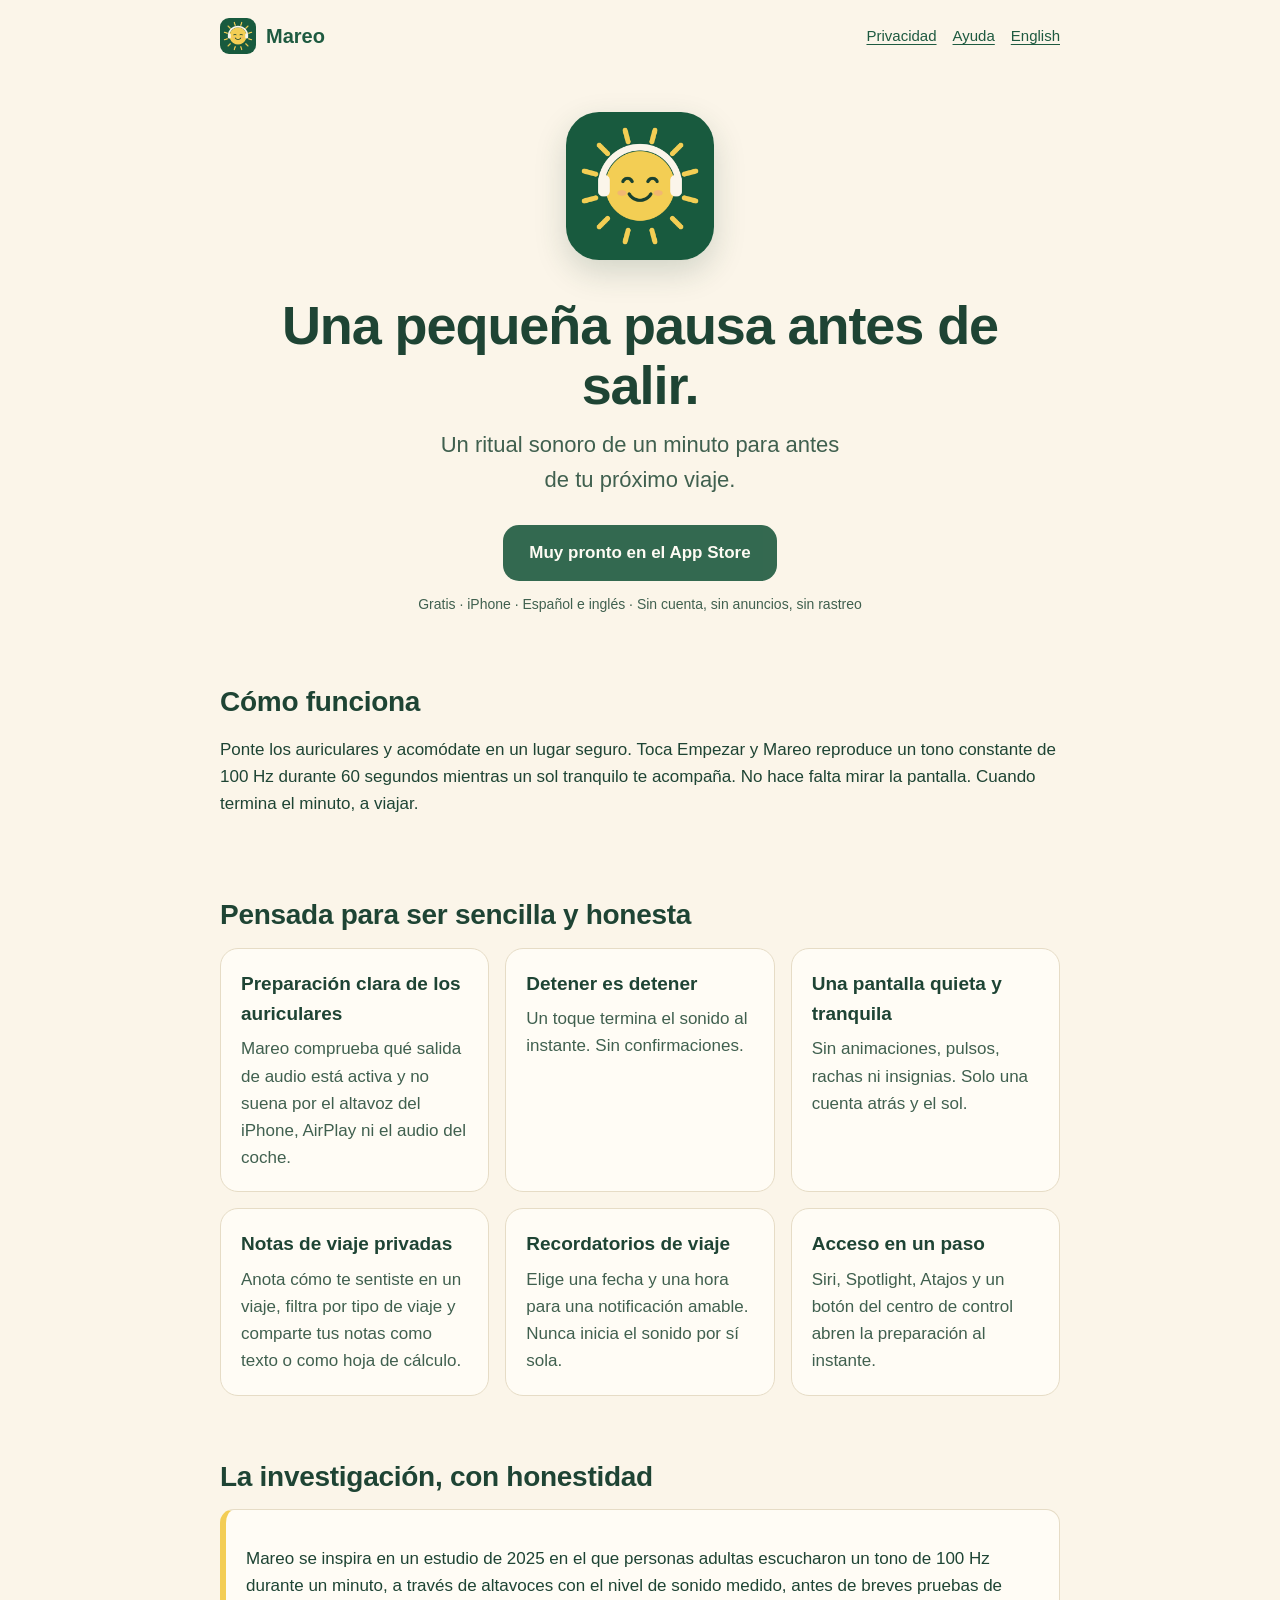
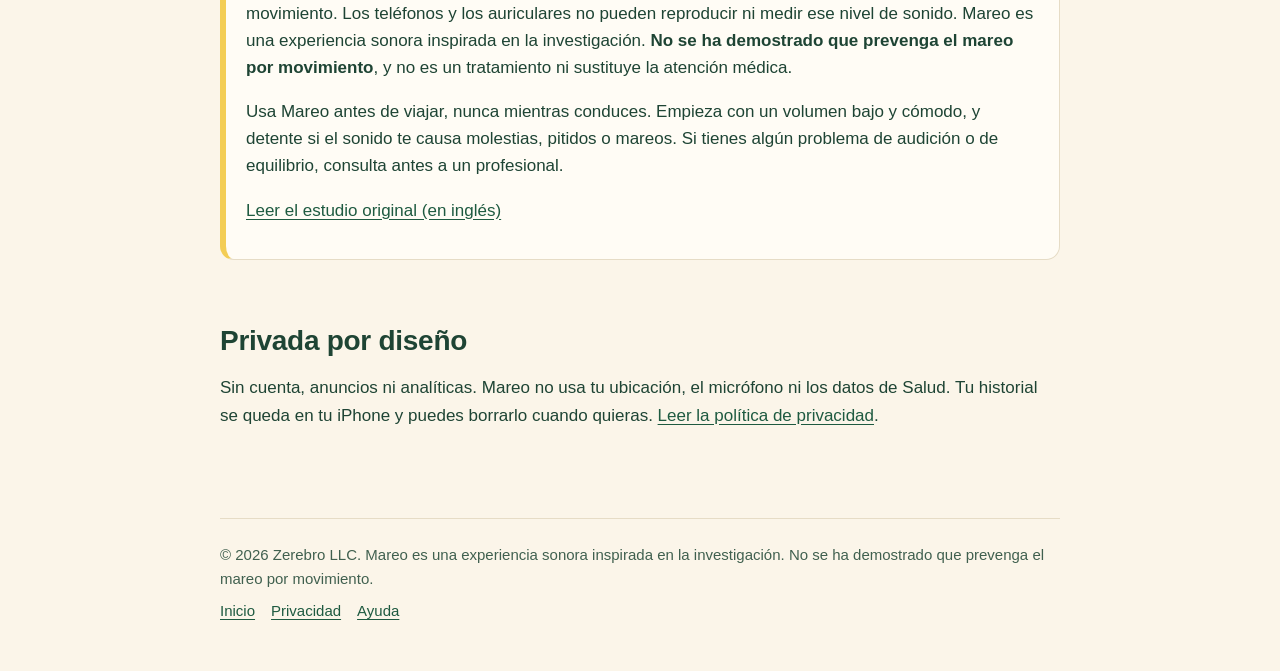
==== es/index.html @ 071a79f1 "Mareo website: landing, privacy policy, and support (EN/ES) Co-Authored-By: Claude Opus 5.5 <noreply" ====
<!doctype html>
<html lang="es">
<head>
<meta charset="utf-8">
<meta name="viewport" content="width=device-width, initial-scale=1">
<title>Mareo: una pequeña pausa antes de salir</title>
<meta name="description" content="Un ritual sonoro de un minuto con un tono de 100 Hz para antes de viajar. Gratis, sin conexión, privado, en español e inglés.">
<link rel="icon" href="../assets/favicon.png">
<link rel="apple-touch-icon" href="../assets/apple-touch-icon.png">
<link rel="stylesheet" href="../assets/style.css">
<link rel="alternate" hreflang="en" href="../">
</head>
<body>
<a class="skip" href="#main">Ir al contenido</a>
<div class="wrap">
<header class="site">
  <a class="brand" href="../es/"><img src="../assets/icon-512.png" alt="">Mareo</a>
  <nav aria-label="Main">
    <a href="../es/privacy/">Privacidad</a>
    <a href="../es/support/">Ayuda</a>
    <a href="../" hreflang="en" lang="en">English</a>
  </nav>
</header>
<main id="main">
<section class="hero">
  <img src="../assets/icon-512.png" alt="">
  <h1>Una pequeña pausa antes de salir.</h1>
  <p class="lede">Un ritual sonoro de un minuto para antes de tu próximo viaje.</p>
  <!-- Replace with Apple's official "Download on the App Store" badge and the app's link after release. -->
  <span class="badge soon">Muy pronto en el App Store</span>
  <p class="fine">Gratis · iPhone · Español e inglés · Sin cuenta, sin anuncios, sin rastreo</p>
</section>
<section>
  <h2>Cómo funciona</h2>
  <p>Ponte los auriculares y acomódate en un lugar seguro. Toca Empezar y Mareo reproduce un tono constante de 100 Hz durante 60 segundos mientras un sol tranquilo te acompaña. No hace falta mirar la pantalla. Cuando termina el minuto, a viajar.</p>
</section>
<section>
  <h2>Pensada para ser sencilla y honesta</h2>
  <div class="grid">
    <div class="card"><h3>Preparación clara de los auriculares</h3><p>Mareo comprueba qué salida de audio está activa y no suena por el altavoz del iPhone, AirPlay ni el audio del coche.</p></div>
    <div class="card"><h3>Detener es detener</h3><p>Un toque termina el sonido al instante. Sin confirmaciones.</p></div>
    <div class="card"><h3>Una pantalla quieta y tranquila</h3><p>Sin animaciones, pulsos, rachas ni insignias. Solo una cuenta atrás y el sol.</p></div>
    <div class="card"><h3>Notas de viaje privadas</h3><p>Anota cómo te sentiste en un viaje, filtra por tipo de viaje y comparte tus notas como texto o como hoja de cálculo.</p></div>
    <div class="card"><h3>Recordatorios de viaje</h3><p>Elige una fecha y una hora para una notificación amable. Nunca inicia el sonido por sí sola.</p></div>
    <div class="card"><h3>Acceso en un paso</h3><p>Siri, Spotlight, Atajos y un botón del centro de control abren la preparación al instante.</p></div>
  </div>
</section>
<section>
  <h2>La investigación, con honestidad</h2>
  <div class="note">
    <p>Mareo se inspira en un estudio de 2025 en el que personas adultas escucharon un tono de 100 Hz durante un minuto, a través de altavoces con el nivel de sonido medido, antes de breves pruebas de movimiento. Los teléfonos y los auriculares no pueden reproducir ni medir ese nivel de sonido. Mareo es una experiencia sonora inspirada en la investigación. <strong>No se ha demostrado que prevenga el mareo por movimiento</strong>, y no es un tratamiento ni sustituye la atención médica.</p>
    <p>Usa Mareo antes de viajar, nunca mientras conduces. Empieza con un volumen bajo y cómodo, y detente si el sonido te causa molestias, pitidos o mareos. Si tienes algún problema de audición o de equilibrio, consulta antes a un profesional.</p>
    <p><a href="https://www.jstage.jst.go.jp/article/ehpm/30/0/30_24-00247/_html/-char/en" rel="noopener">Leer el estudio original (en inglés)</a></p>
  </div>
</section>
<section>
  <h2>Privada por diseño</h2>
  <p>Sin cuenta, anuncios ni analíticas. Mareo no usa tu ubicación, el micrófono ni los datos de Salud. Tu historial se queda en tu iPhone y puedes borrarlo cuando quieras. <a href="privacy/">Leer la política de privacidad</a>.</p>
</section>
</main>
<footer class="site">
  <span>© 2026 Zerebro LLC. Mareo es una experiencia sonora inspirada en la investigación. No se ha demostrado que prevenga el mareo por movimiento.</span>
  <nav aria-label="Footer">
    <a href="../es/">Inicio</a>
    <a href="../es/privacy/">Privacidad</a>
    <a href="../es/support/">Ayuda</a>
  </nav>
</footer>
</div>
</body>
</html>
---- assets/style.css ----
:root {
  --bg: #fbf5e9;
  --surface: #fffcf5;
  --ink: #1e4434;
  --muted: #40604f;
  --primary: #1e5a40;
  --on-primary: #fffcf5;
  --butter: #f3cd55;
  --outline: #e6dcc6;
  color-scheme: light dark;
}

@media (prefers-color-scheme: dark) {
  :root {
    --bg: #16201b;
    --surface: #1f2b25;
    --ink: #e4f0e7;
    --muted: #b5cbbc;
    --primary: #a9d8b8;
    --on-primary: #0f1d16;
    --butter: #e8bf45;
    --outline: #34443b;
  }
}

* { box-sizing: border-box; }

html { -webkit-text-size-adjust: 100%; }

body {
  margin: 0;
  background: var(--bg);
  color: var(--ink);
  font: 17px/1.6 -apple-system, BlinkMacSystemFont, "SF Pro Text", "Segoe UI", Roboto, Helvetica, Arial, sans-serif;
}

a { color: var(--primary); text-underline-offset: 3px; }
a:focus-visible, button:focus-visible { outline: 3px solid var(--butter); outline-offset: 3px; border-radius: 6px; }

.wrap { max-width: 880px; margin: 0 auto; padding: 0 20px; }

header.site {
  display: flex; align-items: center; justify-content: space-between; gap: 12px;
  padding: 18px 0;
}
header.site .brand { display: flex; align-items: center; gap: 10px; font-weight: 700; font-size: 20px; color: var(--primary); text-decoration: none; }
header.site .brand img { width: 36px; height: 36px; border-radius: 9px; }
header.site nav { display: flex; gap: 16px; font-size: 15px; flex-wrap: wrap; justify-content: flex-end; }

.hero { text-align: center; padding: 40px 0 24px; }
.hero img { width: 148px; height: 148px; border-radius: 33px; box-shadow: 0 12px 32px rgba(30, 68, 52, 0.18); }
.hero h1 { font-size: clamp(34px, 7vw, 54px); line-height: 1.1; margin: 28px 0 12px; letter-spacing: -0.02em; }
.hero p.lede { font-size: clamp(19px, 3vw, 22px); color: var(--muted); max-width: 34ch; margin: 0 auto; }

.badge {
  display: inline-block; margin-top: 28px; padding: 14px 26px; border-radius: 16px;
  background: var(--primary); color: var(--on-primary); font-weight: 600; text-decoration: none;
}
.badge.soon { opacity: 0.9; }
.fine { font-size: 14px; color: var(--muted); margin-top: 12px; }

section { padding: 32px 0; }
h2 { font-size: 28px; line-height: 1.2; margin: 0 0 16px; letter-spacing: -0.01em; }
h3 { font-size: 19px; margin: 0 0 6px; }

.grid { display: grid; grid-template-columns: repeat(auto-fit, minmax(240px, 1fr)); gap: 16px; }
.card {
  background: var(--surface); border: 1px solid var(--outline); border-radius: 18px; padding: 20px;
}
.card p { margin: 0; color: var(--muted); }

.note {
  background: var(--surface); border: 1px solid var(--outline); border-left: 6px solid var(--butter);
  border-radius: 14px; padding: 18px 20px;
}

article h2 { margin-top: 36px; }
article h1 { font-size: clamp(30px, 6vw, 42px); line-height: 1.15; margin: 24px 0 8px; }
article .updated { color: var(--muted); margin-top: 0; }
article ul { padding-left: 22px; }
article li { margin: 6px 0; }

details { background: var(--surface); border: 1px solid var(--outline); border-radius: 14px; padding: 14px 18px; margin: 10px 0; }
summary { font-weight: 600; cursor: pointer; }
details p { margin: 10px 0 0; color: var(--muted); }

footer.site {
  border-top: 1px solid var(--outline); margin-top: 40px; padding: 24px 0 48px;
  font-size: 15px; color: var(--muted); display: flex; flex-wrap: wrap; gap: 8px 20px; justify-content: space-between;
}
footer.site nav { display: flex; gap: 16px; flex-wrap: wrap; }

@media (prefers-reduced-motion: no-preference) {
  .badge { transition: transform 0.15s ease; }
  .badge:hover { transform: translateY(-1px); }
}

.skip { position: absolute; left: -9999px; top: 8px; background: var(--surface); padding: 8px 12px; border-radius: 8px; }
.skip:focus { left: 12px; }
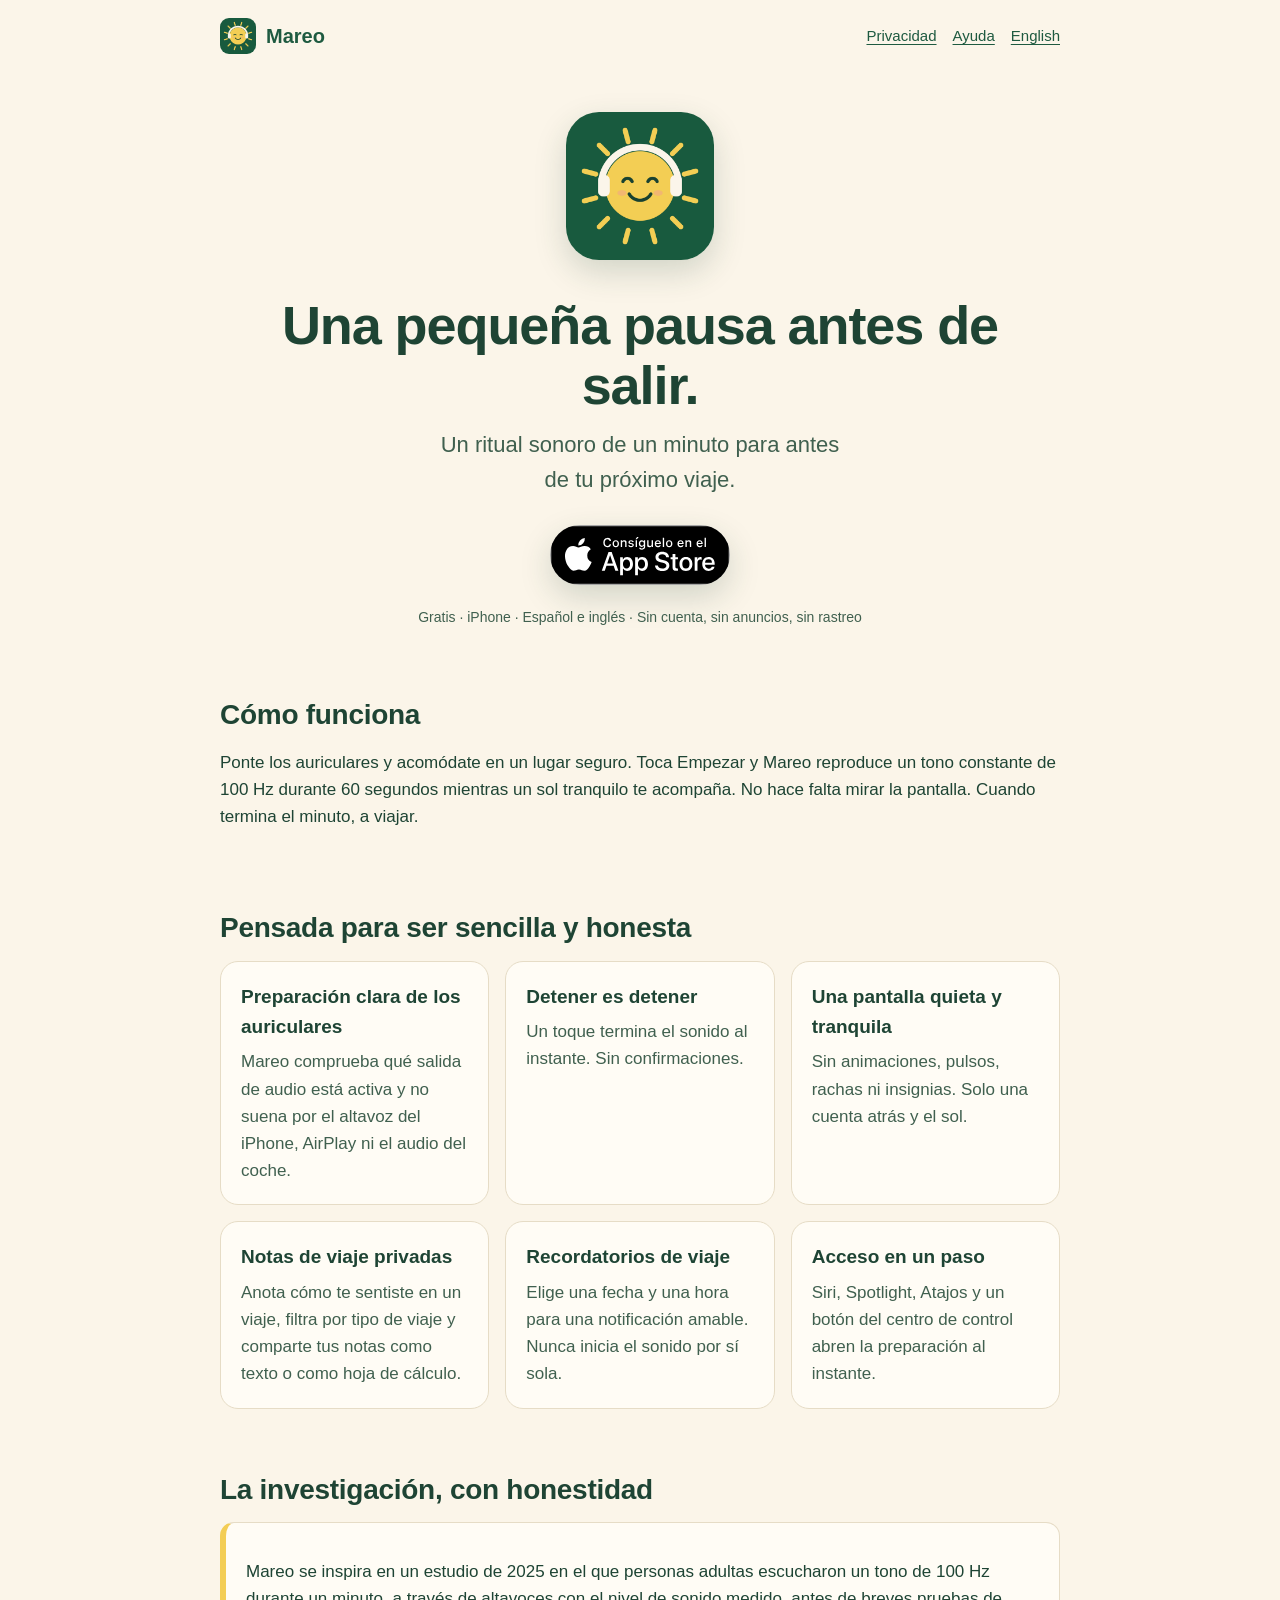
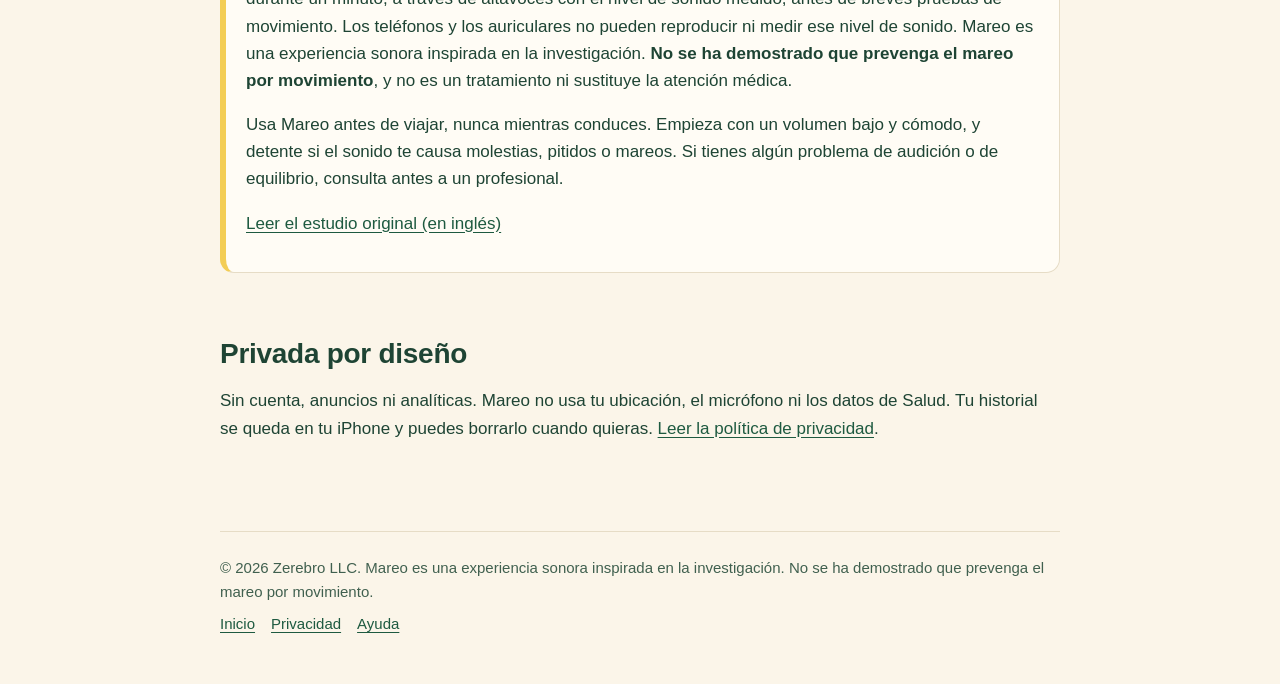
==== commit c69f67bb: "Replace 'Coming soon' with the App Store badge (EN/ES) Apple's official badges, self-hosted so the s" ====
--- a/es/index.html
+++ b/es/index.html
@@ -26,8 +26,7 @@
   <img src="../assets/icon-512.png" alt="">
   <h1>Una pequeña pausa antes de salir.</h1>
   <p class="lede">Un ritual sonoro de un minuto para antes de tu próximo viaje.</p>
-  <!-- Replace with Apple's official "Download on the App Store" badge and the app's link after release. -->
-  <span class="badge soon">Muy pronto en el App Store</span>
+  <a class="store-badge" href="https://apps.apple.com/app/id6824806565"><img src="../assets/app-store-badge-es.svg" alt="Consíguelo en el App Store" width="180" height="60"></a>
   <p class="fine">Gratis · iPhone · Español e inglés · Sin cuenta, sin anuncios, sin rastreo</p>
 </section>
 <section>
--- a/assets/style.css
+++ b/assets/style.css
@@ -57,6 +57,9 @@
   background: var(--primary); color: var(--on-primary); font-weight: 600; text-decoration: none;
 }
 .badge.soon { opacity: 0.9; }
+/* Apple's official badge, self-hosted. Keep it at least 40px tall with clear space around it. */
+.store-badge { display: inline-block; margin-top: 28px; border-radius: 12px; line-height: 0; }
+.store-badge img { height: 60px; width: auto; }
 .fine { font-size: 14px; color: var(--muted); margin-top: 12px; }
 
 section { padding: 32px 0; }
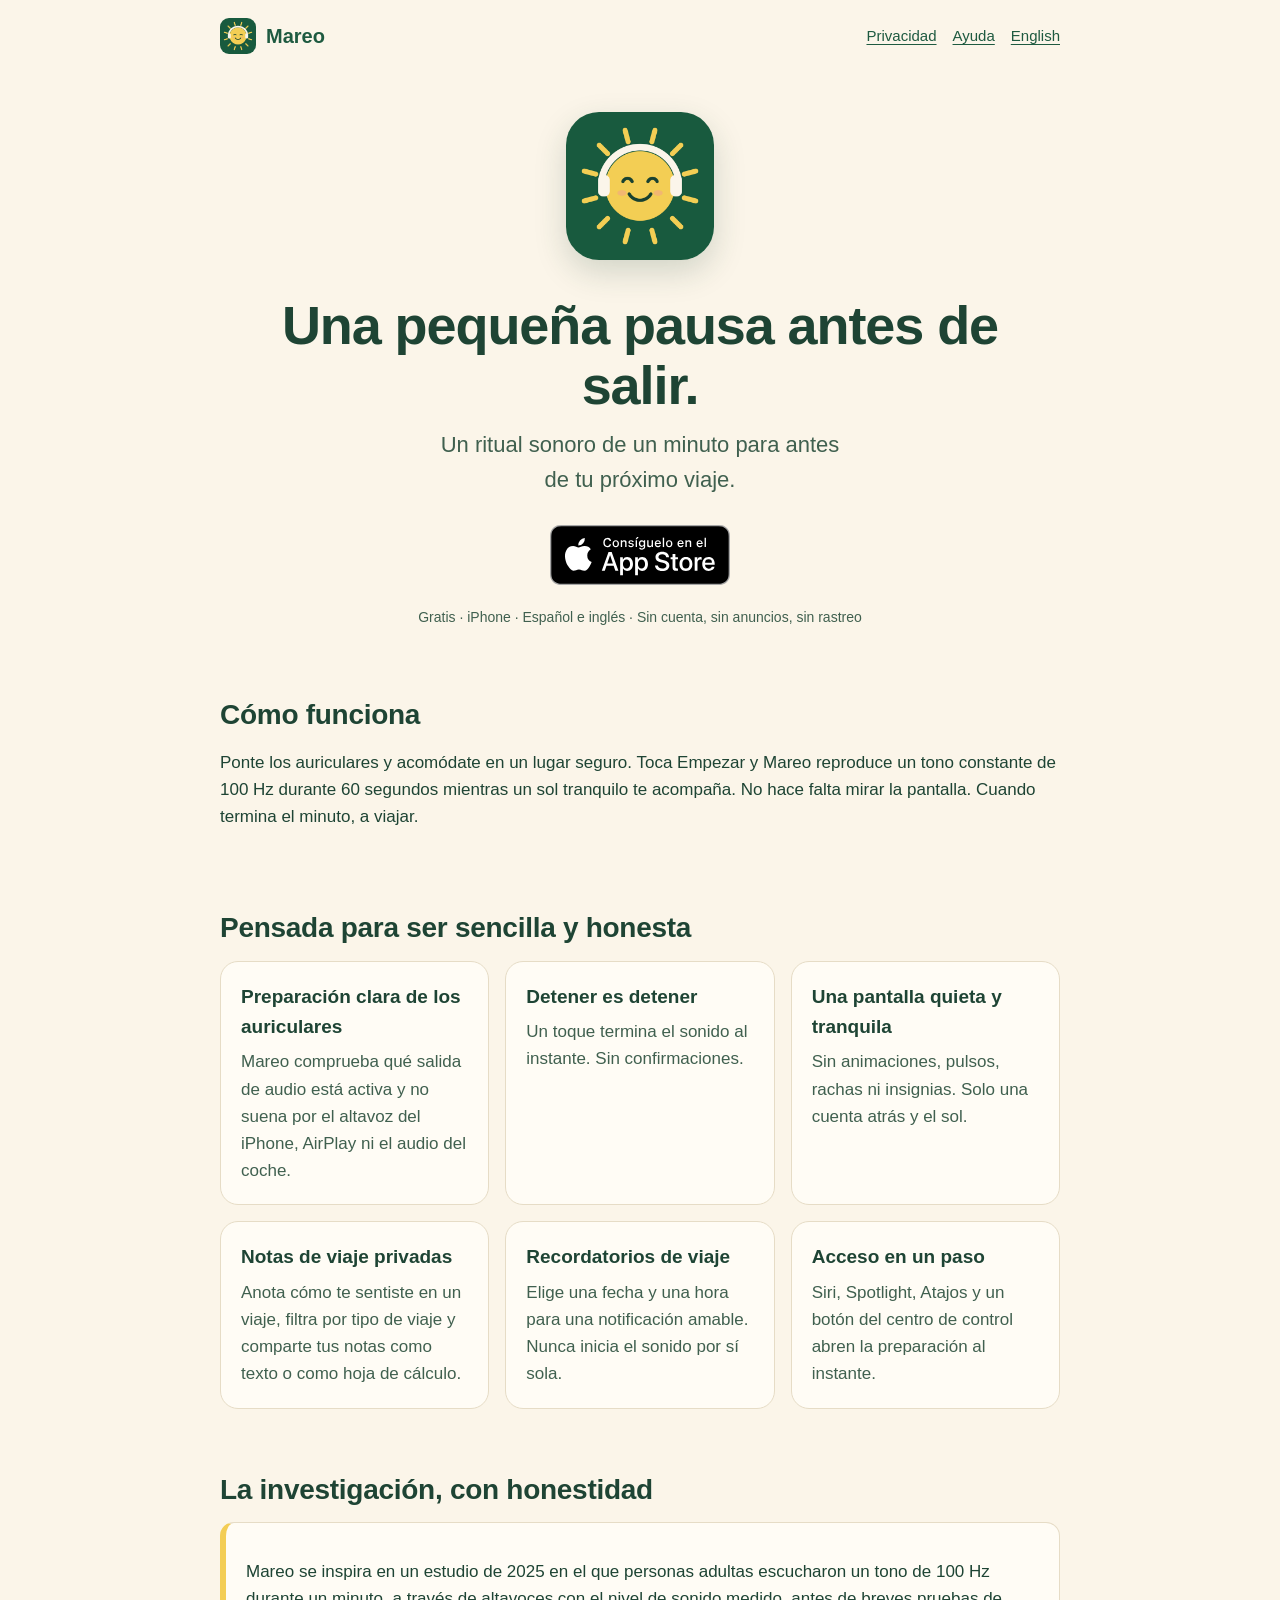
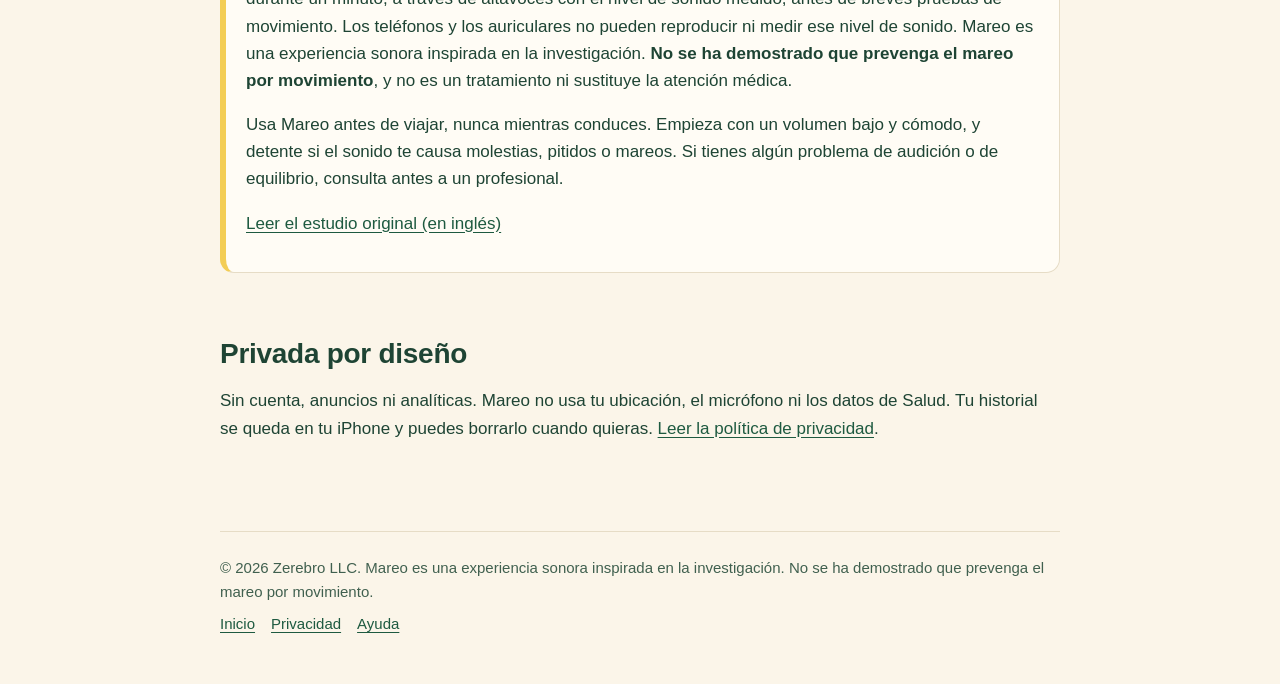
==== commit 668b97ba: "Fix the App Store badge shape The app icon rule (.hero img) also matched the badge inside the hero, " ====
--- a/es/index.html
+++ b/es/index.html
@@ -7,7 +7,7 @@
 <meta name="description" content="Un ritual sonoro de un minuto con un tono de 100 Hz para antes de viajar. Gratis, sin conexión, privado, en español e inglés.">
 <link rel="icon" href="../assets/favicon.png">
 <link rel="apple-touch-icon" href="../assets/apple-touch-icon.png">
-<link rel="stylesheet" href="../assets/style.css">
+<link rel="stylesheet" href="../assets/style.css?v=2">
 <link rel="alternate" hreflang="en" href="../">
 </head>
 <body>
--- a/assets/style.css
+++ b/assets/style.css
@@ -48,7 +48,8 @@
 header.site nav { display: flex; gap: 16px; font-size: 15px; flex-wrap: wrap; justify-content: flex-end; }
 
 .hero { text-align: center; padding: 40px 0 24px; }
-.hero img { width: 148px; height: 148px; border-radius: 33px; box-shadow: 0 12px 32px rgba(30, 68, 52, 0.18); }
+/* Only the app icon: the App Store badge also sits in .hero and must keep Apple's own shape. */
+.hero > img { width: 148px; height: 148px; border-radius: 33px; box-shadow: 0 12px 32px rgba(30, 68, 52, 0.18); }
 .hero h1 { font-size: clamp(34px, 7vw, 54px); line-height: 1.1; margin: 28px 0 12px; letter-spacing: -0.02em; }
 .hero p.lede { font-size: clamp(19px, 3vw, 22px); color: var(--muted); max-width: 34ch; margin: 0 auto; }
 
@@ -58,8 +59,8 @@
 }
 .badge.soon { opacity: 0.9; }
 /* Apple's official badge, self-hosted. Keep it at least 40px tall with clear space around it. */
-.store-badge { display: inline-block; margin-top: 28px; border-radius: 12px; line-height: 0; }
-.store-badge img { height: 60px; width: auto; }
+.store-badge { display: inline-block; margin-top: 28px; line-height: 0; }
+.store-badge img { display: block; height: 60px; width: auto; border-radius: 0; box-shadow: none; }
 .fine { font-size: 14px; color: var(--muted); margin-top: 12px; }
 
 section { padding: 32px 0; }
